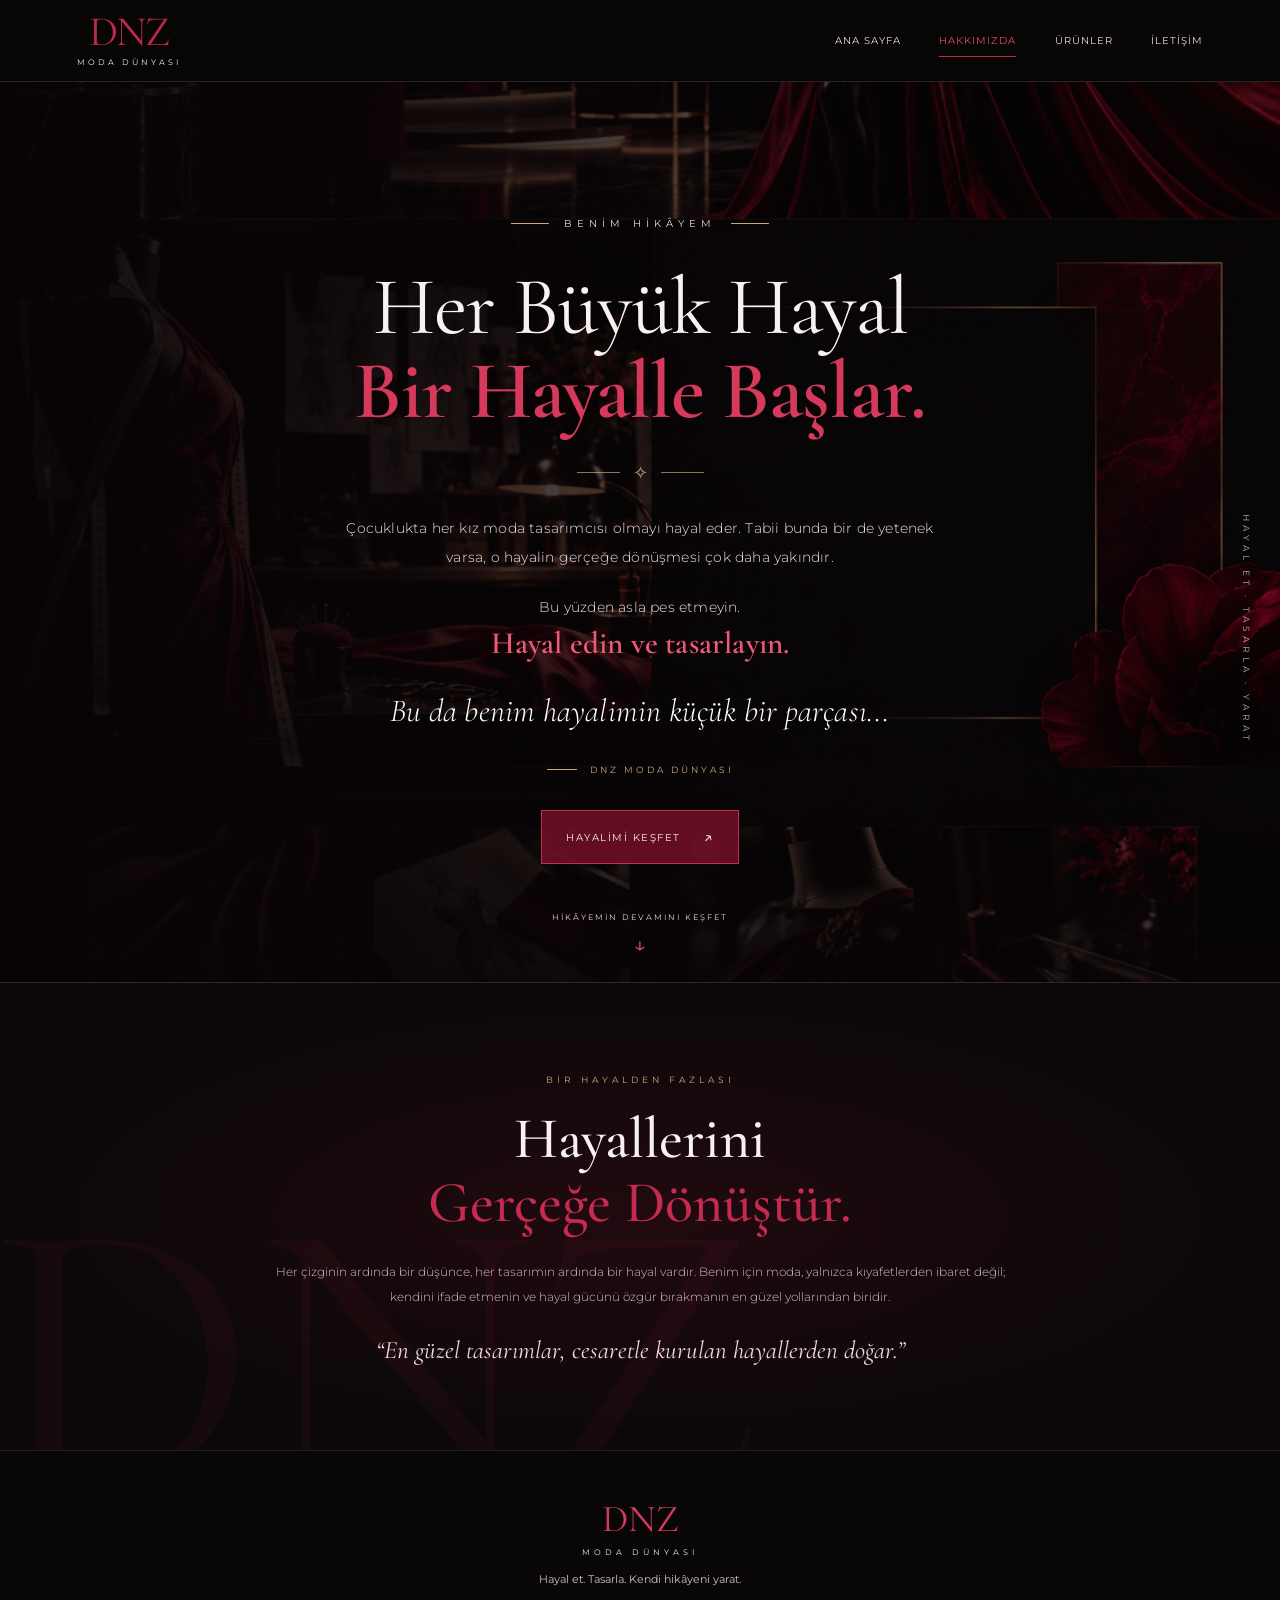
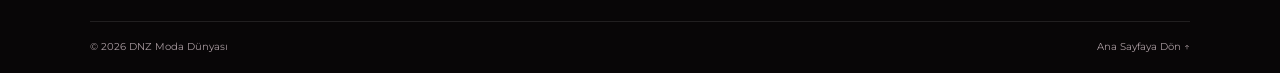
==== hakkimizda.html @ 7dc64d22 "Add files via upload" ====
<!DOCTYPE html>
<html lang="tr">
<head>
    <meta charset="UTF-8">
    <meta name="viewport" content="width=device-width, initial-scale=1.0">

    <meta name="theme-color" content="#0b0809">
    <meta name="description" content="DNZ Moda Dünyası'nın hayalden tasarıma uzanan hikâyesi.">

    <title>Hakkımızda | DNZ Moda Dünyası</title>

    <link rel="stylesheet" href="style.css">

    <link rel="preconnect" href="https://fonts.googleapis.com">
    <link rel="preconnect" href="https://fonts.gstatic.com" crossorigin>

    <link href="https://fonts.googleapis.com/css2?family=Cormorant+Garamond:wght@400;500;600;700&family=Montserrat:wght@300;400;500;600&display=swap" rel="stylesheet">
</head>

<body>

<header class="header">

    <a href="index.html" class="logo" aria-label="DNZ Moda Dünyası ana sayfa">
        <span class="logo-name">DNZ</span>
        <span class="logo-subtitle">MODA DÜNYASI</span>
    </a>

    <input type="checkbox" id="menu-toggle">

    <label for="menu-toggle" class="menu-button"
           aria-label="Menüyü aç veya kapat">
        <span></span>
        <span></span>
        <span></span>
    </label>

    <nav class="navigation" aria-label="Ana menü">

        <a href="index.html">Ana Sayfa</a>

         <a href="hakkimizda.html" class="active">Hakkımızda</a>

        <a href="urunler.html">Ürünler</a>

        <a href="iletisim.html">İletişim</a>

    </nav>


</header>


    <main>

        <!-- HİKÂYEMİZ -->
        <section class="about-hero">

            <div class="background-overlay"></div>

            <div class="about-content">

                <div class="eyebrow">
                    <span class="line"></span>
                    BENİM HİKÂYEM
                    <span class="line"></span>
                </div>

                <h1>
                    Her Büyük Hayal
                    <br>
                    <span>Bir Hayalle Başlar.</span>
                </h1>

                <div class="ornament">
                    <span></span>
                    ✧
                    <span></span>
                </div>

                <p class="story">
                    Çocuklukta her kız moda tasarımcısı olmayı hayal eder.
                    Tabii bunda bir de yetenek varsa, o hayalin gerçeğe
                    dönüşmesi çok daha yakındır.
                </p>

                <p class="story">
                    Bu yüzden asla pes etmeyin.
                    <br>
                    <span class="highlight">Hayal edin ve tasarlayın.</span>
                </p>

                <p class="story ending">
                    Bu da benim hayalimin küçük bir parçası...
                </p>

                <div class="signature">
                    <span class="signature-line"></span>
                    <span>DNZ Moda Dünyası</span>
                </div>

                <a href="index.html#urunler" class="discover-button">
                    HAYALİMİ KEŞFET <span>↗</span>
                </a>

            </div>

            <div class="vertical-note">
                HAYAL ET · TASARLA · YARAT
            </div>

            <a href="#hikayenin-anlami" class="scroll-down">
                <span>HİKÂYEMİN DEVAMINI KEŞFET</span>
                <span class="arrow">↓</span>
            </a>

        </section>

        <!-- HAYALİN ANLAMI -->
        <section class="dream-section" id="hikayenin-anlami">

            <div class="dream-decoration">DNZ</div>

            <div class="dream-text">
                <span class="section-label">BİR HAYALDEN FAZLASI</span>

                <h2>
                    Hayallerini
                    <span>Gerçeğe Dönüştür.</span>
                </h2>

                <p>
                    Her çizginin ardında bir düşünce, her tasarımın
                    ardında bir hayal vardır. Benim için moda,
                    yalnızca kıyafetlerden ibaret değil; kendini
                    ifade etmenin ve hayal gücünü özgür bırakmanın
                    en güzel yollarından biridir.
                </p>

                <p class="dream-quote">
                    “En güzel tasarımlar, cesaretle kurulan
                    hayallerden doğar.”
                </p>
            </div>

        </section>

    </main>

    <!-- ALT BİLGİ -->
    <footer class="footer">

        <a href="index.html" class="footer-logo">
            DNZ <span>MODA DÜNYASI</span>
        </a>

        <p>Hayal et. Tasarla. Kendi hikâyeni yarat.</p>

        <div class="footer-bottom">
            <span>© 2026 DNZ Moda Dünyası</span>
            <a href="index.html">Ana Sayfaya Dön ↑</a>
        </div>

    </footer>

</body>
</html>
---- style.css ----
/* ==========================
   DNZ MODA DÜNYASI
   RENKLER VE GENEL AYARLAR
========================== */

:root {
    --black: #0b0809;
    --black-soft: #130c0f;
    --burgundy: #720d28;
    --burgundy-light: #a51f40;
    --white: #f7f1f2;
    --muted: #c4b7bb;
    --gold: #c9a77a;
}

* {
    margin: 0;
    padding: 0;
    box-sizing: border-box;
}

html {
    scroll-behavior: smooth;
    scroll-padding-top: 90px;
}

body {
    background: var(--black);
    color: var(--white);
    font-family: 'Montserrat', sans-serif;
    overflow-x: hidden;
}

a {
    color: inherit;
    text-decoration: none;
}

button,
a,
label {
    -webkit-tap-highlight-color: transparent;
}

/* ==========================
   ÜST MENÜ
========================== */

.header {
    width: 100%;
    height: 88px;
    padding: 0 6%;
    position: absolute;
    top: 0;
    left: 0;
    z-index: 10;

    display: flex;
    align-items: center;
    justify-content: space-between;
    gap: 25px;

    background: rgba(9, 5, 7, 0.78);
    border-bottom: 1px solid rgba(255, 255, 255, 0.13);
    backdrop-filter: blur(12px);
}

.logo {
    display: flex;
    flex-direction: column;
    align-items: center;
    flex-shrink: 0;
}

.logo-icon {
    font-family: 'Cormorant Garamond', serif;
    font-size: 43px;
    line-height: 0.9;
    letter-spacing: -5px;
    color: #d12d50;
}

.logo-icon span {
    color: var(--white);
}

.logo-text {
    font-size: 8px;
    letter-spacing: 3px;
    margin-top: 8px;
    white-space: nowrap;
}

.navigation {
    display: flex;
    align-items: center;
    justify-content: center;
    gap: clamp(18px, 3vw, 43px);
}

.nav-link {
    position: relative;
    padding: 10px 0;
    color: #e2d9dc;
    font-size: 11px;
    letter-spacing: 1.1px;
    text-transform: uppercase;
    transition: color 0.3s ease;
}

.nav-link::after {
    content: "";
    position: absolute;
    left: 0;
    bottom: 0;
    width: 0;
    height: 2px;
    background: var(--burgundy-light);
    transition: width 0.3s ease;
}

.nav-link:hover,
.nav-link.active {
    color: #ed5473;
}

.nav-link:hover::after,
.nav-link.active::after {
    width: 100%;
}

.header-button {
    padding: 13px 17px;
    border: 1px solid rgba(201, 167, 122, 0.7);
    color: var(--white);
    font-size: 10px;
    letter-spacing: 0.8px;
    white-space: nowrap;
    transition: 0.3s ease;
}

.header-button:hover {
    background: var(--burgundy);
    border-color: var(--burgundy);
}

.menu-toggle,
.menu-button {
    display: none;
}

/* ==========================
   ANA GÖRSEL / HERO
========================== */

.hero {
    min-height: 760px;
    height: 100svh;
    max-height: 1100px;
    position: relative;
    isolation: isolate;

    display: flex;
    align-items: center;

    background-color: var(--black);

    /* image.jpg ana arka plan görselidir */
    background-image: url("image.jpg");
    background-repeat: no-repeat;
    background-position: center center;
    background-size: cover;
}

.hero-overlay {
    position: absolute;
    inset: 0;
    z-index: -1;

    background:
        linear-gradient(
            90deg,
            rgba(8, 4, 6, 0.97) 0%,
            rgba(12, 5, 8, 0.88) 25%,
            rgba(12, 5, 8, 0.53) 48%,
            rgba(12, 5, 8, 0.08) 78%
        ),
        linear-gradient(
            0deg,
            rgba(8, 4, 6, 0.66) 0%,
            transparent 30%,
            rgba(8, 4, 6, 0.16) 100%
        );
}

.hero-content {
    width: min(620px, 54%);
    margin-left: 8%;
    padding-top: 65px;
    animation: reveal 1s ease both;
}

.eyebrow {
    display: flex;
    align-items: center;
    gap: 14px;

    color: #e4d1d6;
    font-size: 10px;
    letter-spacing: 4px;
    line-height: 1.8;
    margin-bottom: 27px;
}

.eyebrow-line {
    display: inline-block;
    width: 38px;
    height: 1px;
    background: var(--gold);
}

.hero h1 {
    font-family: 'Cormorant Garamond', serif;
    font-weight: 500;
    font-size: clamp(58px, 7.3vw, 105px);
    line-height: 0.88;
    letter-spacing: -2px;
    text-transform: uppercase;
}

.hero h1 span {
    color: #bd2448;
    font-weight: 600;
}

.hero-description {
    margin-top: 30px;
    color: #e1d8da;
    font-size: 13px;
    font-weight: 300;
    line-height: 2;
    letter-spacing: 0.3px;
}

.hero-buttons {
    display: flex;
    align-items: center;
    gap: 15px;
    flex-wrap: wrap;
    margin-top: 34px;
}

.button {
    min-height: 51px;
    padding: 0 21px;

    display: inline-flex;
    align-items: center;
    justify-content: center;
    gap: 22px;

    font-size: 10px;
    font-weight: 500;
    letter-spacing: 1px;
    text-transform: uppercase;

    transition:
        background 0.3s ease,
        border-color 0.3s ease,
        transform 0.3s ease;
}

.button:hover {
    transform: translateY(-3px);
}

.button-primary {
    background: var(--burgundy);
    border: 1px solid var(--burgundy);
    color: white;
}

.button-primary:hover {
    background: #a71e40;
    border-color: #a71e40;
}

.button-primary span {
    font-size: 18px;
}

.button-outline {
    border: 1px solid rgba(255, 255, 255, 0.45);
    background: rgba(0, 0, 0, 0.15);
}

.button-outline:hover {
    border-color: var(--gold);
    background: rgba(114, 13, 40, 0.45);
}

.hero-bottom {
    display: flex;
    align-items: center;
    gap: 13px;
    margin-top: 65px;
}

.hero-number {
    font-family: 'Cormorant Garamond', serif;
    color: var(--gold);
    font-size: 24px;
}

.hero-line {
    height: 1px;
    width: 75px;
    background: #a51f40;
}

.hero-caption {
    font-size: 8px;
    letter-spacing: 2px;
    color: #d4c8cb;
}

.side-caption {
    position: absolute;
    right: 28px;
    top: 48%;
    writing-mode: vertical-rl;
    color: rgba(255, 255, 255, 0.65);
    font-size: 9px;
    letter-spacing: 4px;
}

.scroll-indicator {
    position: absolute;
    bottom: 30px;
    left: 50%;
    transform: translateX(-50%);

    display: flex;
    align-items: center;
    flex-direction: column;
    gap: 9px;

    color: #e2d7db;
    font-size: 8px;
    letter-spacing: 2px;
}

.scroll-arrow {
    color: #e74b6b;
    font-size: 21px;
    animation: float 1.5s ease-in-out infinite;
}

/* ==========================
   MARKA DEĞERLERİ
========================== */

.features {
    display: grid;
    grid-template-columns: repeat(4, 1fr);
    padding: 50px 6%;
    background: #0c0809;
    border-top: 1px solid rgba(255, 255, 255, 0.1);
    border-bottom: 1px solid rgba(255, 255, 255, 0.1);
}

.feature {
    text-align: center;
    padding: 10px 22px;
    border-right: 1px solid rgba(255, 255, 255, 0.12);
}

.feature:last-child {
    border-right: none;
}

.feature-icon {
    display: block;
    margin-bottom: 16px;
    color: #bd2448;
    font-size: 33px;
}

.feature h3 {
    font-family: 'Cormorant Garamond', serif;
    font-size: 23px;
    font-weight: 500;
    margin-bottom: 10px;
}

.feature p {
    color: var(--muted);
    font-size: 11px;
    line-height: 1.8;
}

/* ==========================
   KOLEKSİYON
========================== */

.collection {
    padding: 100px 7%;
    background:
        radial-gradient(
            ellipse at 50% 0%,
            rgba(114, 13, 40, 0.18),
            transparent 55%
        ),
        var(--black);
}

.section-heading {
    text-align: center;
    margin-bottom: 48px;
}

.section-label {
    color: var(--gold);
    font-size: 9px;
    letter-spacing: 4px;
}

.section-heading h2 {
    font-family: 'Cormorant Garamond', serif;
    font-size: clamp(38px, 5vw, 64px);
    font-weight: 500;
    margin-top: 16px;
}

.section-heading h2 span {
    color: #bd2448;
}

.section-heading p {
    margin-top: 13px;
    color: var(--muted);
    font-size: 12px;
    line-height: 1.8;
}

.collection-grid {
    display: grid;
    grid-template-columns: repeat(3, minmax(0, 1fr));
    gap: 20px;
}

.collection-card {
    min-height: 360px;
    position: relative;
    display: flex;
    align-items: flex-end;
    overflow: hidden;
    isolation: isolate;

    background-color: #241015;
    background-image:
        linear-gradient(
            0deg,
            rgba(6, 3, 4, 0.96) 0%,
            rgba(6, 3, 4, 0.5) 35%,
            rgba(6, 3, 4, 0.05) 100%
        );
    border: 1px solid rgba(201, 167, 122, 0.25);

    transition: border-color 0.35s ease;
}

.collection-card::before {
    content: "";
    position: absolute;
    inset: 0;
    z-index: -1;

    background-size: cover;
    background-position: center;
    transition: transform 0.6s ease;
}

.collection-one::before {
    background-image:
        linear-gradient(rgba(36, 0, 12, 0.15), rgba(36, 0, 12, 0.3)),
        url("image.jpg");
    background-position: 29% center;
}

.collection-two::before {
    background-image:
        linear-gradient(rgba(8, 5, 7, 0.3), rgba(8, 5, 7, 0.3)),
        url("image.jpg");
    background-position: 72% center;
}

.collection-three::before {
    background-image:
        linear-gradient(rgba(36, 0, 12, 0.3), rgba(36, 0, 12, 0.4)),
        url("image.jpg");
    background-position: 50% center;
}

.collection-card:hover {
    border-color: var(--gold);
}

.collection-card:hover::before {
    transform: scale(1.06);
}

.collection-card-content {
    width: 100%;
    padding: 25px;
}

.collection-card-content > span:first-child {
    color: var(--gold);
    font-size: 9px;
    letter-spacing: 2px;
}

.collection-card h3 {
    margin-top: 10px;
    font-family: 'Cormorant Garamond', serif;
    font-size: clamp(23px, 2.5vw, 32px);
    font-weight: 500;
}

.card-arrow {
    display: inline-block;
    margin-top: 15px;
    color: #e74b6b;
    font-size: 22px;
    transition: transform 0.3s ease;
}

.collection-card:hover .card-arrow {
    transform: translate(5px, -3px);
}

/* ==========================
   ALT BÖLÜM
========================== */

.footer {
    padding: 65px 7% 22px;
    text-align: center;
    background:
        linear-gradient(
            135deg,
            #16080d,
            #080607 65%
        );
    border-top: 1px solid rgba(201, 167, 122, 0.25);
}

.footer-logo {
    display: inline-flex;
    flex-direction: column;
    gap: 5px;
    font-family: 'Cormorant Garamond', serif;
    font-size: 42px;
    color: #c92b4e;
}

.footer-logo span {
    font-family: 'Montserrat', sans-serif;
    font-size: 9px;
    letter-spacing: 4px;
    color: var(--white);
}

.footer > p {
    margin-top: 22px;
    color: var(--muted);
    font-size: 12px;
}

.footer-contact {
    display: inline-block;
    margin-top: 24px;
    padding-bottom: 7px;
    border-bottom: 1px solid #a51f40;
    font-size: 11px;
    letter-spacing: 1px;
}

.footer-contact:hover {
    color: #ed5473;
}

.footer-bottom {
    margin-top: 55px;
    padding-top: 20px;
    border-top: 1px solid rgba(255, 255, 255, 0.12);

    display: flex;
    justify-content: space-between;
    gap: 15px;

    color: #a99a9e;
    font-size: 10px;
}

.footer-bottom a:hover {
    color: white;
}

/* ==========================
   ANİMASYONLAR
========================== */

@keyframes reveal {
    from {
        opacity: 0;
        transform: translateY(22px);
    }

    to {
        opacity: 1;
        transform: translateY(0);
    }
}

@keyframes float {
    0%, 100% {
        transform: translateY(0);
    }

    50% {
        transform: translateY(6px);
    }
}

/* ==========================
   TABLET
========================== */

@media (max-width: 1000px) {
    .header {
        padding: 0 4%;
        gap: 15px;
    }

    .navigation {
        gap: 18px;
    }

    .nav-link {
        font-size: 10px;
    }

    .header-button {
        padding: 12px;
        font-size: 9px;
    }

    .hero-content {
        width: 62%;
        margin-left: 6%;
    }

    .hero h1 {
        font-size: clamp(58px, 8vw, 82px);
    }

    .collection-card {
        min-height: 300px;
    }
}

/* ==========================
   MOBİL
========================== */

@media (max-width: 700px) {
    .header {
        height: 76px;
        padding: 0 22px;
    }

    .logo-icon {
        font-size: 37px;
    }

    .logo-text {
        font-size: 7px;
    }

    .header-button {
        display: none;
    }

    .menu-toggle {
        position: absolute;
        width: 1px;
        height: 1px;
        opacity: 0;
        pointer-events: none;
    }

    .menu-button {
        width: 34px;
        height: 34px;
        display: flex;
        flex-direction: column;
        align-items: center;
        justify-content: center;
        gap: 6px;
        cursor: pointer;
        margin-left: auto;
    }

    .menu-button span {
        display: block;
        width: 25px;
        height: 1px;
        background: white;
        transition: 0.3s ease;
    }

    .navigation {
        position: absolute;
        top: 76px;
        left: 0;
        right: 0;

        padding: 12px 22px 22px;
        display: flex;
        flex-direction: column;
        align-items: stretch;
        gap: 0;

        background: rgba(11, 6, 8, 0.98);
        border-bottom: 1px solid rgba(255, 255, 255, 0.12);

        opacity: 0;
        visibility: hidden;
        transform: translateY(-10px);
        transition: 0.3s ease;
    }

    .navigation .nav-link {
        padding: 17px 4px;
        border-bottom: 1px solid rgba(255, 255, 255, 0.08);
        font-size: 11px;
    }

    .navigation .nav-link::after {
        display: none;
    }

    .menu-toggle:checked ~ .navigation {
        opacity: 1;
        visibility: visible;
        transform: translateY(0);
    }

    .menu-toggle:checked + .menu-button span:nth-child(1) {
        transform: translateY(7px) rotate(45deg);
    }

    .menu-toggle:checked + .menu-button span:nth-child(2) {
        opacity: 0;
    }

    .menu-toggle:checked + .menu-button span:nth-child(3) {
        transform: translateY(-7px) rotate(-45deg);
    }

    .hero {
        height: auto;
        min-height: 790px;
        max-height: none;
        padding: 115px 0 100px;

        background-position: 60% center;
    }

    .hero-overlay {
        background:
            linear-gradient(
                90deg,
                rgba(8, 4, 6, 0.92),
                rgba(8, 4, 6, 0.68)
            ),
            linear-gradient(
                0deg,
                rgba(8, 4, 6, 0.7),
                transparent 70%
            );
    }

    .hero-content {
        width: 88%;
        margin-left: 6%;
        padding-top: 0;
    }

    .eyebrow {
        font-size: 8px;
        letter-spacing: 2px;
        gap: 9px;
        margin-bottom: 26px;
    }

    .eyebrow-line {
        width: 25px;
    }

    .hero h1 {
        font-size: clamp(55px, 12vw, 78px);
        line-height: 0.92;
        letter-spacing: -1px;
    }

    .hero-description {
        margin-top: 24px;
        font-size: 11px;
        line-height: 2;
    }

    .hero-buttons {
        align-items: stretch;
        flex-direction: column;
        width: min(100%, 280px);
        gap: 12px;
        margin-top: 27px;
    }

    .button {
        min-height: 49px;
        justify-content: space-between;
        padding: 0 15px;
        font-size: 9px;
    }

    .hero-bottom {
        margin-top: 40px;
        gap: 10px;
    }

    .hero-caption {
        font-size: 7px;
        letter-spacing: 1.2px;
    }

    .side-caption {
        display: none;
    }

    .scroll-indicator {
        bottom: 20px;
        font-size: 7px;
    }

    .features {
        grid-template-columns: repeat(2, minmax(0, 1fr));
        padding: 30px 16px;
        row-gap: 20px;
    }

    .feature {
        padding: 18px 10px;
    }

    .feature:nth-child(2) {
        border-right: none;
    }

    .feature h3 {
        font-size: 20px;
    }

    .feature p {
        font-size: 10px;
    }

    .collection {
        padding: 70px 20px;
    }

    .section-heading {
        margin-bottom: 32px;
    }

    .section-label {
        font-size: 8px;
        letter-spacing: 2px;
    }

    .section-heading h2 {
        font-size: 42px;
        line-height: 1.05;
    }

    .section-heading p {
        font-size: 11px;
    }

    .collection-grid {
        grid-template-columns: 1fr;
        gap: 16px;
    }

    .collection-card {
        min-height: 340px;
    }

    .collection-card h3 {
        font-size: 30px;
    }

    .footer {
        padding: 50px 22px 20px;
    }

    .footer-bottom {
        margin-top: 40px;
        font-size: 9px;
    }
}

/* Hareket azaltma tercihi olan ziyaretçiler */
@media (prefers-reduced-motion: reduce) {
    *,
    *::before,
    *::after {
        scroll-behavior: auto !important;
        animation-duration: 0.01ms !important;
        animation-iteration-count: 1 !important;
        transition-duration: 0.01ms !important;
    }
}


:root {
    --black: #0b0809;
    --burgundy: #741029;
    --burgundy-light: #bd294c;
    --white: #f8f1f2;
    --muted: #d0c1c5;
    --gold: #c9a77a;
}

* {
    margin: 0;
    padding: 0;
    box-sizing: border-box;
}

html {
    scroll-behavior: smooth;
    scroll-padding-top: 90px;
}

body {
    background: var(--black);
    color: var(--white);
    font-family: 'Montserrat', sans-serif;
}

a {
    color: inherit;
    text-decoration: none;
}

/* ÜST MENÜ */

.header {
    height: 82px;
    padding: 0 6%;
    position: absolute;
    inset: 0 0 auto;
    z-index: 10;

    display: flex;
    align-items: center;
    justify-content: space-between;
    gap: 25px;

    background: rgba(8, 5, 6, 0.82);
    border-bottom: 1px solid rgba(255, 255, 255, 0.12);
    backdrop-filter: blur(12px);
}

.logo {
    display: flex;
    flex-direction: column;
    align-items: center;
    flex-shrink: 0;
}

.logo-name {
    color: var(--burgundy-light);
    font-family: 'Cormorant Garamond', serif;
    font-size: 42px;
    line-height: 0.85;
    letter-spacing: -2px;
}

.logo-subtitle {
    margin-top: 8px;
    font-size: 8px;
    letter-spacing: 3px;
    white-space: nowrap;
}

.navigation {
    display: flex;
    align-items: center;
    gap: clamp(16px, 3vw, 40px);
}

.navigation a {
    position: relative;
    padding: 10px 0;
    color: #e5dcdf;
    font-size: 10px;
    letter-spacing: 1px;
    text-transform: uppercase;
    transition: color 0.3s;
}

.navigation a:hover,
.navigation a.active {
    color: #e54a6b;
}

.navigation a::after {
    content: "";
    position: absolute;
    left: 0;
    bottom: 0;
    width: 0;
    height: 1px;
    background: var(--burgundy-light);
    transition: width 0.3s;
}

.navigation a:hover::after,
.navigation a.active::after {
    width: 100%;
}

.header-cta {
    padding: 13px 15px;
    border: 1px solid rgba(201, 167, 122, 0.7);
    font-size: 10px;
    white-space: nowrap;
    transition: background 0.3s;
}

.header-cta span {
    color: var(--gold);
    margin-left: 8px;
}

.header-cta:hover {
    background: var(--burgundy);
}

#menu-toggle,
.menu-button {
    display: none;
}

/* ANA HAKKIMIZDA ALANI */

.about-hero {
    min-height: 850px;
    min-height: max(850px, 100svh);
    position: relative;
    isolation: isolate;
    overflow: hidden;

    display: flex;
    align-items: center;
    justify-content: center;

    background-color: var(--black);

    /* Gönderdiğin hakkinda.jpg görseli */
    background-image: url("hakkinda.jpg");
    background-repeat: no-repeat;
    background-position: center center;
    background-size: cover;
}

.background-overlay {
    position: absolute;
    inset: 0;
    z-index: -1;

    background:
        linear-gradient(
            90deg,
            rgba(8, 4, 6, 0.95) 0%,
            rgba(8, 4, 6, 0.83) 34%,
            rgba(8, 4, 6, 0.55) 65%,
            rgba(8, 4, 6, 0.34) 100%
        ),
        linear-gradient(
            0deg,
            rgba(8, 4, 6, 0.8) 0%,
            transparent 38%,
            rgba(8, 4, 6, 0.22) 100%
        );
}

.about-content {
    width: min(760px, 84%);
    margin: 0 auto;
    padding: 130px 0 115px;
    text-align: center;

    animation: appear 1s ease both;
}

.eyebrow {
    display: flex;
    align-items: center;
    justify-content: center;
    gap: 15px;

    color: #e5d6da;
    font-size: 10px;
    letter-spacing: 5px;
}

.line {
    width: 38px;
    height: 1px;
    background: var(--gold);
}

.about-content h1 {
    margin-top: 32px;

    font-family: 'Cormorant Garamond', serif;
    font-size: clamp(46px, 6.5vw, 82px);
    line-height: 1.03;
    font-weight: 400;
    letter-spacing: -1px;
}

.about-content h1 span {
    color: #d53a5c;
    font-weight: 600;
}

.ornament {
    margin: 28px auto 30px;
    display: flex;
    align-items: center;
    justify-content: center;
    gap: 13px;

    color: var(--gold);
    font-size: 18px;
}

.ornament span {
    width: 43px;
    height: 1px;
    background: rgba(201, 167, 122, 0.7);
}

.story {
    max-width: 600px;
    margin: 0 auto 20px;

    color: #eee4e6;
    font-size: 14px;
    font-weight: 300;
    line-height: 2.1;
    letter-spacing: 0.2px;
}

.highlight {
    color: #f05a79;
    font-family: 'Cormorant Garamond', serif;
    font-size: 31px;
    font-weight: 600;
    line-height: 1.4;
}

.ending {
    margin-top: 24px;
    color: #fff;
    font-family: 'Cormorant Garamond', serif;
    font-size: clamp(23px, 3vw, 32px);
    font-style: italic;
    line-height: 1.4;
}

.signature {
    display: flex;
    align-items: center;
    justify-content: center;
    gap: 13px;

    margin-top: 30px;
    color: var(--gold);
    font-size: 9px;
    letter-spacing: 3px;
    text-transform: uppercase;
}

.signature-line {
    width: 30px;
    height: 1px;
    background: var(--gold);
}

.discover-button {
    display: inline-flex;
    align-items: center;
    justify-content: center;
    gap: 22px;

    margin-top: 35px;
    padding: 16px 24px;

    background: rgba(116, 16, 41, 0.85);
    border: 1px solid rgba(213, 58, 92, 0.8);

    font-size: 10px;
    letter-spacing: 1.5px;

    transition:
        background 0.3s,
        transform 0.3s,
        border-color 0.3s;
}

.discover-button span {
    font-size: 17px;
}

.discover-button:hover {
    background: #9d1c3c;
    border-color: #d53a5c;
    transform: translateY(-3px);
}

.vertical-note {
    position: absolute;
    right: 28px;
    top: 48%;

    writing-mode: vertical-rl;
    color: rgba(255, 255, 255, 0.68);
    font-size: 9px;
    letter-spacing: 4px;
}

.scroll-down {
    position: absolute;
    bottom: 24px;
    left: 50%;
    transform: translateX(-50%);

    display: flex;
    flex-direction: column;
    align-items: center;
    gap: 9px;

    color: #e6d9dc;
    font-size: 8px;
    letter-spacing: 2px;
    white-space: nowrap;
}

.arrow {
    color: #e54a6b;
    font-size: 22px;
    animation: float 1.5s ease-in-out infinite;
}

/* HAYALİN ANLAMI */

.dream-section {
    min-height: 360px;
    padding: 85px 8%;
    position: relative;
    overflow: hidden;

    display: flex;
    justify-content: center;
    align-items: center;

    background:
        radial-gradient(
            ellipse at 50% 50%,
            rgba(116, 16, 41, 0.2),
            transparent 65%
        ),
        #0c0809;

    border-top: 1px solid rgba(201, 167, 122, 0.2);
}

.dream-decoration {
    position: absolute;
    left: -10px;
    bottom: -100px;

    color: rgba(189, 41, 76, 0.06);
    font-family: 'Cormorant Garamond', serif;
    font-size: clamp(220px, 30vw, 420px);
    line-height: 1;
    pointer-events: none;
}

.dream-text {
    position: relative;
    max-width: 760px;
    text-align: center;
}

.section-label {
    color: var(--gold);
    font-size: 9px;
    letter-spacing: 4px;
}

.dream-text h2 {
    margin-top: 20px;
    font-family: 'Cormorant Garamond', serif;
    font-size: clamp(39px, 5vw, 58px);
    font-weight: 500;
    line-height: 1.1;
}

.dream-text h2 span {
    display: block;
    color: #c52b4e;
}

.dream-text > p:not(.dream-quote) {
    margin-top: 24px;
    color: var(--muted);
    font-size: 12px;
    font-weight: 300;
    line-height: 2.1;
}

.dream-quote {
    margin-top: 26px;
    color: #f0d9df;
    font-family: 'Cormorant Garamond', serif;
    font-size: 25px;
    font-style: italic;
}

/* ALT BİLGİ */

.footer {
    padding: 45px 7% 20px;
    text-align: center;
    background: #080607;
    border-top: 1px solid rgba(255, 255, 255, 0.1);
}

.footer-logo {
    display: inline-flex;
    flex-direction: column;
    gap: 5px;

    color: #d53a5c;
    font-family: 'Cormorant Garamond', serif;
    font-size: 38px;
}

.footer-logo span {
    color: var(--white);
    font-family: 'Montserrat', sans-serif;
    font-size: 8px;
    letter-spacing: 4px;
}

.footer > p {
    margin-top: 15px;
    color: var(--muted);
    font-size: 11px;
}

.footer-bottom {
    margin-top: 35px;
    padding-top: 18px;
    border-top: 1px solid rgba(255, 255, 255, 0.1);

    display: flex;
    justify-content: space-between;
    gap: 15px;

    color: #a99ba0;
    font-size: 10px;
}

.footer-bottom a:hover {
    color: #f05a79;
}

/* ANİMASYONLAR */

@keyframes appear {
    from {
        opacity: 0;
        transform: translateY(22px);
    }

    to {
        opacity: 1;
        transform: translateY(0);
    }
}

@keyframes float {
    0%, 100% {
        transform: translateY(0);
    }

    50% {
        transform: translateY(6px);
    }
}

/* TABLET */

@media (max-width: 1000px) {
    .header {
        padding: 0 4%;
        gap: 15px;
    }

    .navigation {
        gap: 18px;
    }

    .navigation a {
        font-size: 9px;
    }

    .header-cta {
        padding: 12px;
        font-size: 9px;
    }

    .about-content {
        width: 82%;
    }
}

/* TELEFON */

@media (max-width: 700px) {
    .header {
        height: 74px;
        padding: 0 20px;
    }

    .logo-name {
        font-size: 36px;
    }

    .logo-subtitle {
        font-size: 7px;
    }

    .header-cta {
        display: none;
    }

    #menu-toggle {
        position: absolute;
        width: 1px;
        height: 1px;
        opacity: 0;
        pointer-events: none;
    }

    .menu-button {
        display: flex;
        flex-direction: column;
        justify-content: center;
        gap: 6px;
        width: 35px;
        height: 35px;
        margin-left: auto;
        cursor: pointer;
    }

    .menu-button span {
        display: block;
        width: 25px;
        height: 1px;
        background: white;
        transition: 0.3s;
    }

    .navigation {
        position: absolute;
        top: 74px;
        left: 0;
        right: 0;

        padding: 12px 22px 20px;
        display: flex;
        flex-direction: column;
        align-items: stretch;
        gap: 0;

        background: rgba(9, 5, 7, 0.98);
        border-bottom: 1px solid rgba(255, 255, 255, 0.12);

        visibility: hidden;
        opacity: 0;
        transform: translateY(-8px);
        transition: 0.25s;
    }

    #menu-toggle:checked ~ .navigation {
        visibility: visible;
        opacity: 1;
        transform: translateY(0);
    }

    #menu-toggle:checked + .menu-button span:first-child {
        transform: translateY(7px) rotate(45deg);
    }

    #menu-toggle:checked + .menu-button span:nth-child(2) {
        opacity: 0;
    }

    #menu-toggle:checked + .menu-button span:last-child {
        transform: translateY(-7px) rotate(-45deg);
    }

    .navigation a {
        padding: 16px 0;
        font-size: 11px;
        border-bottom: 1px solid rgba(255, 255, 255, 0.08);
    }

    .navigation a::after {
        display: none;
    }

    .about-hero {
        min-height: 850px;
        min-height: max(850px, 100svh);
        background-position: 58% center;
    }

    .background-overlay {
        background:
            linear-gradient(
                180deg,
                rgba(8, 4, 6, 0.76),
                rgba(8, 4, 6, 0.85) 35%,
                rgba(8, 4, 6, 0.9)
            );
    }

    .about-content {
        width: 88%;
        padding: 115px 0 105px;
    }

    .eyebrow {
        gap: 9px;
        font-size: 8px;
        letter-spacing: 3px;
    }

    .line {
        width: 23px;
    }

    .about-content h1 {
        margin-top: 27px;
        font-size: clamp(43px, 10vw, 64px);
        line-height: 1.02;
    }

    .ornament {
        margin: 24px auto;
    }

    .story {
        font-size: 12px;
        line-height: 2;
        margin-bottom: 17px;
    }

    .highlight {
        font-size: 27px;
    }

    .ending {
        margin-top: 20px;
        font-size: 26px;
    }

    .signature {
        margin-top: 25px;
        font-size: 8px;
        letter-spacing: 2px;
    }

    .discover-button {
        margin-top: 27px;
        padding: 15px 18px;
        font-size: 9px;
    }

    .vertical-note {
        display: none;
    }

    .scroll-down {
        bottom: 17px;
        font-size: 7px;
        letter-spacing: 1.4px;
    }

    .dream-section {
        min-height: 350px;
        padding: 65px 23px;
    }

    .section-label {
        font-size: 8px;
        letter-spacing: 2px;
    }

    .dream-text h2 {
        font-size: 42px;
    }

    .dream-text > p:not(.dream-quote) {
        font-size: 11px;
        line-height: 2;
    }

    .dream-quote {
        font-size: 23px;
        line-height: 1.4;
    }

    .footer {
        padding: 40px 20px 18px;
    }

    .footer-bottom {
        font-size: 9px;
    }
}

/* HAREKET AZALTMA TERCİHİ */

@media (prefers-reduced-motion: reduce) {
    *,
    *::before,
    *::after {
        scroll-behavior: auto !important;
        animation: none !important;
        transition: none !important;
    }
}


/* ========================================
   DNZ MODA DÜNYASI - İLETİŞİM SAYFASI
   Ortak style.css dosyasına eklenir.
======================================== */

.contact-page {
    background: #0b0809;
    color: #f8f1f2;
}

/* İLETİŞİM ARKA PLANI */

.contact-page .contact-hero {
    position: relative;
    isolation: isolate;
    overflow: hidden;

    min-height: max(850px, 100svh);
    padding: 145px 7% 100px;

    display: flex;
    align-items: center;
    justify-content: center;

    background-color: #090607;
    background-image: url("iletisim.jpg");
    background-size: cover;
    background-position: center;
    background-repeat: no-repeat;
}

.contact-page .contact-overlay {
    position: absolute;
    inset: 0;
    z-index: -1;

    background:
        linear-gradient(
            180deg,
            rgba(7, 3, 5, 0.55),
            rgba(7, 3, 5, 0.78) 45%,
            rgba(7, 3, 5, 0.96)
        ),
        linear-gradient(
            90deg,
            rgba(0, 0, 0, 0.55),
            rgba(65, 0, 18, 0.25),
            rgba(0, 0, 0, 0.55)
        );
}

.contact-page .contact-content {
    width: 100%;
    max-width: 1080px;
    margin: auto;
    text-align: center;

    animation: contactAppear 0.9s ease both;
}

/* ÜST BAŞLIK */

.contact-page .contact-eyebrow {
    display: flex;
    align-items: center;
    justify-content: center;
    gap: 15px;

    color: #eadde0;
    font-size: 10px;
    letter-spacing: 4px;
}

.contact-page .contact-eyebrow span {
    width: 36px;
    height: 1px;
    background: #c9a77a;
}

.contact-page .contact-content > h1 {
    margin-top: 28px;

    font-family: 'Cormorant Garamond', serif;
    font-size: clamp(45px, 6vw, 76px);
    font-weight: 400;
    line-height: 1.06;
    letter-spacing: -1px;
}

.contact-page .contact-content > h1 span {
    color: #e14868;
    font-weight: 600;
}

.contact-page .contact-intro {
    max-width: 590px;
    margin: 25px auto 0;

    color: #e0d4d8;
    font-size: 13px;
    font-weight: 300;
    line-height: 2.1;
}

.contact-page .contact-divider {
    display: flex;
    align-items: center;
    justify-content: center;
    gap: 14px;

    margin: 27px auto 32px;

    color: #c9a77a;
    font-size: 19px;
}

.contact-page .contact-divider span {
    width: 42px;
    height: 1px;
    background: rgba(201, 167, 122, 0.65);
}

/* İLETİŞİM KARTLARI */

.contact-page .contact-cards {
    display: grid;
    grid-template-columns: repeat(3, minmax(0, 1fr));
    gap: 18px;
}

.contact-page .contact-card {
    min-height: 190px;
    padding: 25px 18px;

    display: flex;
    flex-direction: column;
    align-items: center;

    background: rgba(13, 8, 10, 0.68);
    border: 1px solid rgba(201, 167, 122, 0.26);
    backdrop-filter: blur(9px);

    transition:
        transform 0.3s ease,
        background 0.3s ease,
        border-color 0.3s ease;
}

.contact-page .contact-card:hover {
    transform: translateY(-6px);
    background: rgba(91, 10, 31, 0.72);
    border-color: rgba(225, 72, 104, 0.8);
}

.contact-page .contact-icon {
    width: 43px;
    height: 43px;
    margin-bottom: 15px;

    display: grid;
    place-items: center;

    color: #e14868;
    border: 1px solid rgba(225, 72, 104, 0.45);
    border-radius: 50%;

    font-size: 22px;
}

.contact-page .contact-card h2 {
    margin-bottom: 10px;

    color: #fff1f4;
    font-family: 'Cormorant Garamond', serif;
    font-size: 25px;
    font-weight: 500;
}

.contact-page .contact-card p {
    max-width: 250px;
    color: #cbbfc3;
    font-size: 11px;
    line-height: 1.8;
}

.contact-page .contact-card a {
    margin-top: auto;
    padding-top: 16px;

    color: #e65a78;
    font-size: 10px;
    letter-spacing: 0.5px;

    transition: color 0.3s;
}

.contact-page .contact-card a:hover {
    color: #ffffff;
}

/* ANA MESAJ BUTONU */

.contact-page .contact-button {
    display: inline-flex;
    align-items: center;
    justify-content: center;
    gap: 20px;

    margin-top: 32px;
    padding: 16px 25px;

    color: #fff;
    background: #76112c;
    border: 1px solid #a52a49;

    font-size: 10px;
    letter-spacing: 1.5px;

    transition:
        background 0.3s,
        transform 0.3s;
}

.contact-page .contact-button span {
    color: #e9c69d;
    font-size: 17px;
}

.contact-page .contact-button:hover {
    background: #a01d40;
    transform: translateY(-3px);
}

.contact-page .contact-side-note {
    position: absolute;
    right: 25px;
    top: 50%;

    writing-mode: vertical-rl;

    color: rgba(255, 255, 255, 0.65);
    font-size: 9px;
    letter-spacing: 4px;
}

/* MESAJ FORMU BÖLÜMÜ */

.contact-page .message-section {
    padding: 90px 22px 100px;

    background:
        radial-gradient(
            ellipse at 50% 0%,
            rgba(116, 16, 41, 0.22),
            transparent 65%
        ),
        #0c0809;

    border-top: 1px solid rgba(201, 167, 122, 0.2);
}

.contact-page .message-heading {
    max-width: 650px;
    margin: 0 auto 38px;
    text-align: center;
}

.contact-page .message-label {
    color: #c9a77a;
    font-size: 9px;
    letter-spacing: 4px;
}

.contact-page .message-heading h2 {
    margin-top: 18px;

    font-family: 'Cormorant Garamond', serif;
    font-size: clamp(38px, 5vw, 58px);
    font-weight: 500;
    line-height: 1.15;
}

.contact-page .message-heading h2 span {
    color: #d53a5c;
}

.contact-page .message-heading > p {
    margin-top: 15px;

    color: #cbbfc3;
    font-size: 12px;
    line-height: 1.9;
}

/* FORM ALANLARI */

.contact-page .contact-form {
    width: 100%;
    max-width: 720px;
    margin: 0 auto;
    padding: 35px;

    background: rgba(22, 13, 16, 0.8);
    border: 1px solid rgba(201, 167, 122, 0.22);
}

.contact-page .form-row {
    display: grid;
    grid-template-columns: repeat(2, minmax(0, 1fr));
    gap: 20px;
}

.contact-page .form-group {
    display: flex;
    flex-direction: column;
    gap: 10px;
    margin-bottom: 22px;
}

.contact-page .form-group label {
    color: #e8d8dd;
    font-size: 11px;
    letter-spacing: 0.5px;
}

.contact-page .form-group input,
.contact-page .form-group textarea {
    width: 100%;
    padding: 15px 16px;

    color: #fff;
    background: #100b0d;

    border: 1px solid #382028;
    border-radius: 0;
    outline: none;

    font-family: 'Montserrat', sans-serif;
    font-size: 12px;

    transition:
        border-color 0.25s,
        background 0.25s;
}

.contact-page .form-group input {
    min-height: 48px;
}

.contact-page .form-group textarea {
    min-height: 150px;
    resize: vertical;
    line-height: 1.8;
}

.contact-page .form-group input::placeholder,
.contact-page .form-group textarea::placeholder {
    color: #8e7d83;
}

.contact-page .form-group input:focus,
.contact-page .form-group textarea:focus {
    border-color: #bc3152;
    background: #160b10;
}

.contact-page .send-button {
    display: flex;
    align-items: center;
    justify-content: center;
    gap: 20px;

    width: 100%;
    min-height: 52px;
    padding: 15px 20px;

    color: #fff;
    background: #76112c;
    border: 1px solid #a52a49;

    font-family: 'Montserrat', sans-serif;
    font-size: 10px;
    letter-spacing: 1.5px;

    cursor: pointer;
    transition: background 0.3s;
}

.contact-page .send-button span {
    color: #e9c69d;
    font-size: 17px;
}

.contact-page .send-button:hover {
    background: #a01d40;
}

.contact-page .form-note {
    margin-top: 17px;

    color: #a99ba0;
    font-size: 10px;
    line-height: 1.8;
    text-align: center;
}

/* GİRİŞ ANİMASYONU */

@keyframes contactAppear {
    from {
        opacity: 0;
        transform: translateY(18px);
    }

    to {
        opacity: 1;
        transform: translateY(0);
    }
}

/* TABLET VE KÜÇÜK EKRANLAR */

@media (max-width: 850px) {
    .contact-page .contact-hero {
        padding-left: 5%;
        padding-right: 5%;
    }

    .contact-page .contact-cards {
        gap: 12px;
    }

    .contact-page .contact-card {
        padding: 22px 12px;
    }

    .contact-page .contact-side-note {
        display: none;
    }
}

/* TELEFON */

@media (max-width: 600px) {
    .contact-page .contact-hero {
        min-height: auto;
        padding: 125px 20px 75px;
        background-position: center;
    }

    .contact-page .contact-eyebrow {
        gap: 8px;
        font-size: 8px;
        letter-spacing: 2px;
    }

    .contact-page .contact-eyebrow span {
        width: 22px;
    }

    .contact-page .contact-content > h1 {
        margin-top: 25px;
        font-size: clamp(40px, 10vw, 55px);
    }

    .contact-page .contact-intro {
        margin-top: 20px;
        font-size: 11px;
        line-height: 2;
    }

    .contact-page .contact-divider {
        margin: 24px auto;
    }

    .contact-page .contact-cards {
        grid-template-columns: 1fr;
        gap: 13px;
    }

    .contact-page .contact-card {
        min-height: auto;
        padding: 22px 16px;
    }

    .contact-page .contact-card p {
        margin-bottom: 10px;
    }

    .contact-page .contact-card a {
        padding-top: 8px;
    }

    .contact-page .contact-button {
        margin-top: 25px;
        padding: 15px 18px;
        font-size: 9px;
    }

    .contact-page .message-section {
        padding: 65px 18px 75px;
    }

    .contact-page .message-heading h2 {
        font-size: 39px;
    }

    .contact-page .message-heading > p {
        font-size: 11px;
    }

    .contact-page .contact-form {
        padding: 23px 18px;
    }

    .contact-page .form-row {
        grid-template-columns: 1fr;
        gap: 0;
    }

    .contact-page .form-group {
        margin-bottom: 19px;
    }

    .contact-page .form-group input,
    .contact-page .form-group textarea {
        font-size: 12px;
    }
}

/* HAREKETİ AZALTMA TERCİHİ */

@media (prefers-reduced-motion: reduce) {
    .contact-page .contact-content,
    .contact-page .contact-card,
    .contact-page .contact-button {
        animation: none;
        transition: none;
    }
}


/* =========================================
   DNZ MODA DÜNYASI - ÜRÜNLER SAYFASI
   Ortak style.css dosyasına eklenir.
========================================= */

.products-page {
    background: #0a0708;
    color: #f8f0f2;
}

/* ÜRÜNLER ARKA PLAN GÖRSELİ */

.products-page .products-hero {
    position: relative;
    isolation: isolate;
    overflow: hidden;

    min-height: 88vh;
    min-height: 88svh;

    display: flex;
    align-items: center;
    justify-content: center;

    padding: 140px 25px 100px;

    background-color: #130307;
    background-image: url("urunler.jpg");
    background-size: cover;
    background-position: center;
    background-repeat: no-repeat;
}

.products-page .products-overlay {
    position: absolute;
    inset: 0;
    z-index: -1;

    background:
        linear-gradient(
            180deg,
            rgba(0, 0, 0, 0.45),
            rgba(8, 0, 3, 0.58) 45%,
            rgba(8, 0, 3, 0.88)
        ),
        linear-gradient(
            90deg,
            rgba(0, 0, 0, 0.35),
            transparent 70%
        );
}

/* GİRİŞ YAZILARI */

.products-page .products-intro {
    width: 100%;
    max-width: 900px;
    text-align: center;

    animation: productsAppear 1s ease both;
}

.products-page .products-eyebrow {
    color: #e6c6a1;
    font-size: 10px;
    letter-spacing: 5px;
}

.products-page .products-intro h1 {
    margin-top: 25px;

    font-family: 'Cormorant Garamond', serif;
    font-size: clamp(45px, 7vw, 84px);
    font-weight: 400;
    line-height: 1.05;
}

.products-page .products-intro h1 span {
    color: #e34a69;
    font-weight: 600;
}

.products-page .products-intro > p {
    max-width: 570px;
    margin: 25px auto 0;

    color: #e2d4d8;
    font-size: 13px;
    font-weight: 300;
    line-height: 2;
}

.products-page .products-button {
    display: inline-flex;
    align-items: center;
    justify-content: center;
    gap: 22px;

    margin-top: 35px;
    padding: 16px 25px;

    color: #fff;
    background: rgba(103, 12, 37, 0.88);
    border: 1px solid rgba(218, 93, 121, 0.7);

    font-size: 10px;
    letter-spacing: 1.7px;

    transition:
        background 0.3s ease,
        transform 0.3s ease;
}

.products-page .products-button span {
    color: #edc9a1;
    font-size: 17px;
}

.products-page .products-button:hover {
    background: #a41e43;
    transform: translateY(-3px);
}

.products-page .products-bottom-note {
    position: absolute;
    bottom: 30px;
    left: 0;
    right: 0;

    color: rgba(255, 255, 255, 0.7);
    font-size: 9px;
    letter-spacing: 4px;
    text-align: center;
}

/* KOLEKSİYON ALANI */

.products-page .collection-section {
    padding: 95px 7% 85px;

    background:
        radial-gradient(
            ellipse at 50% 0%,
            rgba(105, 12, 36, 0.19),
            transparent 65%
        ),
        #0b0809;
}

.products-page .collection-heading {
    max-width: 800px;
    margin: 0 auto 45px;
    text-align: center;
}

.products-page .collection-eyebrow {
    color: #c9a77a;
    font-size: 9px;
    letter-spacing: 4px;
}

.products-page .collection-heading h2 {
    margin-top: 17px;

    font-family: 'Cormorant Garamond', serif;
    font-size: clamp(38px, 5vw, 58px);
    font-weight: 500;
}

.products-page .collection-heading h2 span {
    color: #d84363;
}

.products-page .collection-heading > p {
    margin-top: 15px;

    color: #c9bbc0;
    font-size: 12px;
    line-height: 1.9;
}

.products-page .collection-ornament {
    margin-top: 23px;

    color: #c9a77a;
    font-size: 22px;
}

/* TEK PARÇA ÜRÜN GÖRSELİ */

.products-page .product-gallery {
    position: relative;
    width: 100%;
    max-width: 1150px;
    margin: 0 auto;

    overflow: hidden;
    background: #10090c;

    border: 1px solid rgba(201, 167, 122, 0.3);
    box-shadow: 0 25px 70px rgba(0, 0, 0, 0.4);
}

.products-page .product-gallery-image {
    display: block;
    width: 100%;
    height: auto;
    max-height: 950px;

    object-fit: contain;
    object-position: center;

    transition: transform 0.7s ease;
}

.products-page .product-gallery:hover .product-gallery-image {
    transform: scale(1.015);
}

.products-page .gallery-caption {
    display: flex;
    align-items: center;
    justify-content: space-between;
    gap: 15px;

    padding: 19px 24px;

    color: #e6d7dc;
    background: #130b0e;
    border-top: 1px solid rgba(201, 167, 122, 0.25);

    font-size: 9px;
    letter-spacing: 2px;
}

.products-page .gallery-caption span:first-child {
    color: #e65a78;
    font-weight: 600;
}

.products-page .collection-footer {
    display: flex;
    align-items: center;
    justify-content: center;
    gap: 20px;

    margin-top: 45px;
}

.products-page .collection-footer > span {
    width: 45px;
    height: 1px;
    background: rgba(201, 167, 122, 0.6);
}

.products-page .collection-footer p {
    color: #d9c8ce;

    font-family: 'Cormorant Garamond', serif;
    font-size: 23px;
    font-style: italic;
}

/* ANİMASYON */

@keyframes productsAppear {
    from {
        opacity: 0;
        transform: translateY(20px);
    }

    to {
        opacity: 1;
        transform: translateY(0);
    }
}

/* TABLET */

@media (max-width: 800px) {
    .products-page .products-hero {
        min-height: 75svh;
    }

    .products-page .collection-section {
        padding: 75px 5%;
    }

    .products-page .gallery-caption {
        padding: 16px;
        font-size: 8px;
        letter-spacing: 1px;
    }
}

/* TELEFON */

@media (max-width: 550px) {
    .products-page .products-hero {
        min-height: 72svh;
        padding: 120px 20px 90px;
        background-position: center;
    }

    .products-page .products-eyebrow {
        font-size: 9px;
        letter-spacing: 3px;
    }

    .products-page .products-intro h1 {
        font-size: clamp(40px, 10vw, 54px);
    }

    .products-page .products-intro > p {
        font-size: 11px;
    }

    .products-page .products-bottom-note {
        font-size: 8px;
        letter-spacing: 2px;
    }

    .products-page .collection-section {
        padding: 65px 16px;
    }

    .products-page .collection-heading h2 {
        font-size: 38px;
    }

    .products-page .gallery-caption {
        flex-direction: column;
        text-align: center;
        line-height: 1.8;
    }

    .products-page .collection-footer {
        gap: 10px;
    }

    .products-page .collection-footer > span {
        width: 22px;
    }

    .products-page .collection-footer p {
        font-size: 19px;
        text-align: center;
    }
}

/* HAREKET AZALTMA TERCİHİ */

@media (prefers-reduced-motion: reduce) {
    .products-page .products-intro,
    .products-page .products-button,
    .products-page .product-gallery-image {
        animation: none;
        transition: none;
    }
}



/* ==================================
   DNZ MODA - 4'LÜ ÜRÜN KARTLARI
================================== */

.products-page .product-grid {
    display: grid;
    grid-template-columns: repeat(4, minmax(0, 1fr));
    gap: 22px;

    width: 100%;
    max-width: 1400px;
    margin: 0 auto;
}

.products-page .product-card {
    min-width: 0;
    overflow: hidden;

    background: #120b0e;
    border: 1px solid rgba(201, 167, 122, 0.25);

    transition:
        transform 0.35s ease,
        border-color 0.35s ease,
        box-shadow 0.35s ease;
}

.products-page .product-card:hover {
    transform: translateY(-7px);

    border-color: #a72b49;

    box-shadow: 0 16px 35px rgba(0, 0, 0, 0.35);
}

/* KART GÖRSELLERİ */

.products-page .product-image-wrap {
    position: relative;
    overflow: hidden;

    width: 100%;
    aspect-ratio: 3 / 4;

    background: #1a0b10;
}

.products-page .product-image {
    display: block;

    width: 100%;
    height: 100%;

    object-fit: cover;
    object-position: center;

    transition: transform 0.6s ease;
}

.products-page .product-card:hover .product-image {
    transform: scale(1.045);
}

.products-page .product-number {
    position: absolute;
    top: 12px;
    left: 12px;

    display: grid;
    place-items: center;

    width: 34px;
    height: 34px;

    color: #fff;
    background: rgba(12, 5, 8, 0.82);
    border: 1px solid rgba(201, 167, 122, 0.6);

    font-family: 'Cormorant Garamond', serif;
    font-size: 16px;
}

/* KART YAZILARI */

.products-page .product-info {
    padding: 22px 17px 25px;
}

.products-page .product-category {
    color: #d9a0ae;

    font-size: 8px;
    letter-spacing: 1.8px;
    line-height: 1.8;
}

.products-page .product-info h3 {
    margin-top: 11px;

    color: #f7e9ed;

    font-family: 'Cormorant Garamond', serif;
    font-size: clamp(20px, 1.7vw, 27px);
    font-weight: 500;
    line-height: 1.2;
}

.products-page .product-info p {
    margin-top: 10px;

    color: #bfb0b5;

    font-size: 10px;
    line-height: 1.9;
}

/* TABLET: İKİ KART YAN YANA */

@media (max-width: 1000px) {
    .products-page .product-grid {
        grid-template-columns: repeat(2, minmax(0, 1fr));
        gap: 18px;
    }

    .products-page .product-info h3 {
        font-size: 25px;
    }
}

/* TELEFON: İKİ KART YAN YANA */

@media (max-width: 550px) {
    .products-page .product-grid {
        grid-template-columns: repeat(2, minmax(0, 1fr));
        gap: 12px;
    }

    .products-page .product-info {
        padding: 15px 11px 18px;
    }

    .products-page .product-category {
        font-size: 7px;
        letter-spacing: 1px;
    }

    .products-page .product-info h3 {
        font-size: 20px;
    }

    .products-page .product-info p {
        font-size: 10px;
        line-height: 1.7;
    }

    .products-page .product-number {
        top: 8px;
        left: 8px;

        width: 28px;
        height: 28px;
        font-size: 14px;
    }
}

/* ANİMASYONLARI AZALTMA TERCİHİ */

@media (prefers-reduced-motion: reduce) {
    .products-page .product-card,
    .products-page .product-image {
        transition: none;
    }
}



/* =====================================
   DNZ MODA DÜNYASI - ORTAK NAVİGASYON
===================================== */

.header {
    position: relative;
    z-index: 1000;
}

/* Sayfa bağlantıları */

.navigation a {
    display: inline-block;
    text-decoration: none;
    transition: color 0.25s ease;
}

.navigation a:hover,
.navigation a.active {
    color: #e34a69;
}

/* Menü düğmesi masaüstünde gizli */

#menu-toggle {
    display: none;
}

.menu-button {
    display: none;
}

/* Telefon ve tablet menüsü */

@media (max-width: 800px) {
    .header {
        flex-wrap: wrap;
    }

    .menu-button {
        display: flex;
        flex-direction: column;
        justify-content: center;
        gap: 6px;

        width: 42px;
        height: 42px;
        padding: 9px;

        cursor: pointer;
        z-index: 1002;
    }

    .menu-button span {
        display: block;
        width: 100%;
        height: 2px;
        background: #e34a69;
        transition: transform 0.25s ease;
    }

    .navigation {
        display: none;
        flex-direction: column;
        align-items: center;
        gap: 0;

        position: absolute;
        top: 100%;
        left: 0;
        right: 0;

        padding: 12px 20px 20px;

        background: rgba(10, 5, 7, 0.98);
        border-top: 1px solid rgba(201, 167, 122, 0.25);
        border-bottom: 1px solid rgba(201, 167, 122, 0.25);
    }

    .navigation a {
        width: 100%;
        padding: 15px;
        text-align: center;
    }

    #menu-toggle:checked ~ .navigation {
        display: flex;
    }

    #menu-toggle:checked + .menu-button span:first-child {
        transform: translateY(4px) rotate(45deg);
    }

    #menu-toggle:checked + .menu-button span:nth-child(2) {
        opacity: 0;
    }

    #menu-toggle:checked + .menu-button span:last-child {
        transform: translateY(-12px) rotate(-45deg);
    }

    .header-cta {
        display: none;
    }
}


.navigation a:hover,
.navigation a.active {
    color: #e34a69;
}



/* TELEFONDA MENÜYÜ YAN YANA GÖSTER */
@media screen and (max-width: 768px) {
    .navigation {
        display: flex !important;
        flex-direction: row !important;
        justify-content: center;
        align-items: center;
        flex-wrap: wrap;
        gap: 10px;
        width: 100%;
        padding: 12px 8px;
        box-sizing: border-box;
    }

    .navigation a {
        display: inline-block !important;
        white-space: nowrap;
        font-size: 12px;
        padding: 6px 2px;
    }
}

/* TELEFONDA LOGO VE MENÜ DÜZENİ */
@media screen and (max-width: 768px) {

    .header {
        display: flex !important;
        flex-direction: column !important;
        align-items: center !important;
        justify-content: center !important;
        gap: 12px !important;
        padding: 15px 6px 10px !important;
        height: auto !important;
        min-height: 0 !important;
        box-sizing: border-box !important;
    }

    /* Üç çizgili simgeyi gizle */
    .header .menu-button {
        display: none !important;
    }

    /* Logo */
    .header .logo {
        position: static !important;
        display: flex !important;
        flex-direction: column !important;
        align-items: center !important;
        margin: 0 !important;
        transform: none !important;
    }

    /* Menü bağlantıları */
    .header .navigation {
        position: static !important;
        display: flex !important;
        flex-direction: row !important;
        justify-content: center !important;
        align-items: center !important;
        flex-wrap: nowrap !important;
        gap: 10px !important;
        width: 100% !important;
        height: auto !important;
        margin: 0 !important;
        padding: 8px 0 !important;
        box-sizing: border-box !important;
        transform: none !important;
        visibility: visible !important;
        opacity: 1 !important;
        background: transparent !important;
    }

    .header .navigation a {
        display: inline-block !important;
        flex: 0 1 auto !important;
        width: auto !important;
        margin: 0 !important;
        padding: 5px 0 !important;
        font-size: clamp(9px, 2.7vw, 12px) !important;
        line-height: 1.4 !important;
        white-space: nowrap !important;
    }
}


/* TELEFONDA MENÜ BUTONLARINI ÜST SAĞA YERLEŞTİR */
@media screen and (max-width: 768px) {

    .header {
        position: relative !important;
    }

    /* Üç çizgiyi gizle */
    .header .menu-button {
        display: none !important;
    }

    /* Menü butonlarını üç çizginin olduğu yere taşı */
    .header .navigation {
        display: flex !important;
        flex-direction: row !important;
        flex-wrap: nowrap !important;
        justify-content: flex-end !important;
        align-items: center !important;

        position: absolute !important;
        top: 25px !important;
        right: 12px !important;
        left: auto !important;

        width: auto !important;
        height: auto !important;
        margin: 0 !important;
        padding: 0 !important;
        gap: 10px !important;

        background: transparent !important;
        border: none !important;
        transform: none !important;
        visibility: visible !important;
        opacity: 1 !important;
        z-index: 1000 !important;
    }

    .header .navigation a {
        display: inline-block !important;
        flex: 0 0 auto !important;
        width: auto !important;
        margin: 0 !important;
        padding: 5px 0 !important;
        font-size: 9px !important;
        white-space: nowrap !important;
    }
}



/* MOBİL ÜST ALAN: LOGO ÜSTTE, MENÜ ALTTA */
@media screen and (max-width: 768px) {

    .header {
        display: grid !important;
        grid-template-columns: 1fr !important;
        justify-items: center !important;
        align-items: center !important;
        gap: 18px !important;
        padding: 18px 8px 14px !important;
        height: auto !important;
        min-height: 0 !important;
        box-sizing: border-box !important;
    }

    .header .menu-button {
        display: none !important;
    }

    .header #menu-toggle {
        display: none !important;
    }

    .header .logo {
        position: static !important;
        display: flex !important;
        flex-direction: column !important;
        align-items: center !important;
        justify-self: center !important;
        margin: 0 !important;
        padding: 0 !important;
        transform: none !important;
    }

    .header .navigation {
        position: static !important;
        display: flex !important;
        flex-direction: row !important;
        justify-content: center !important;
        align-items: center !important;
        flex-wrap: nowrap !important;
        justify-self: center !important;
        width: 100% !important;
        height: auto !important;
        gap: clamp(7px, 2.2vw, 13px) !important;
        margin: 0 !important;
        padding: 8px 0 !important;
        box-sizing: border-box !important;
        transform: none !important;
        visibility: visible !important;
        opacity: 1 !important;
        background: transparent !important;
        border: none !important;
    }

    .header .navigation a {
        flex: 0 1 auto !important;
        width: auto !important;
        margin: 0 !important;
        padding: 5px 0 !important;
        font-size: clamp(9px, 2.7vw, 12px) !important;
        line-height: 1.4 !important;
        white-space: nowrap !important;
    }
}
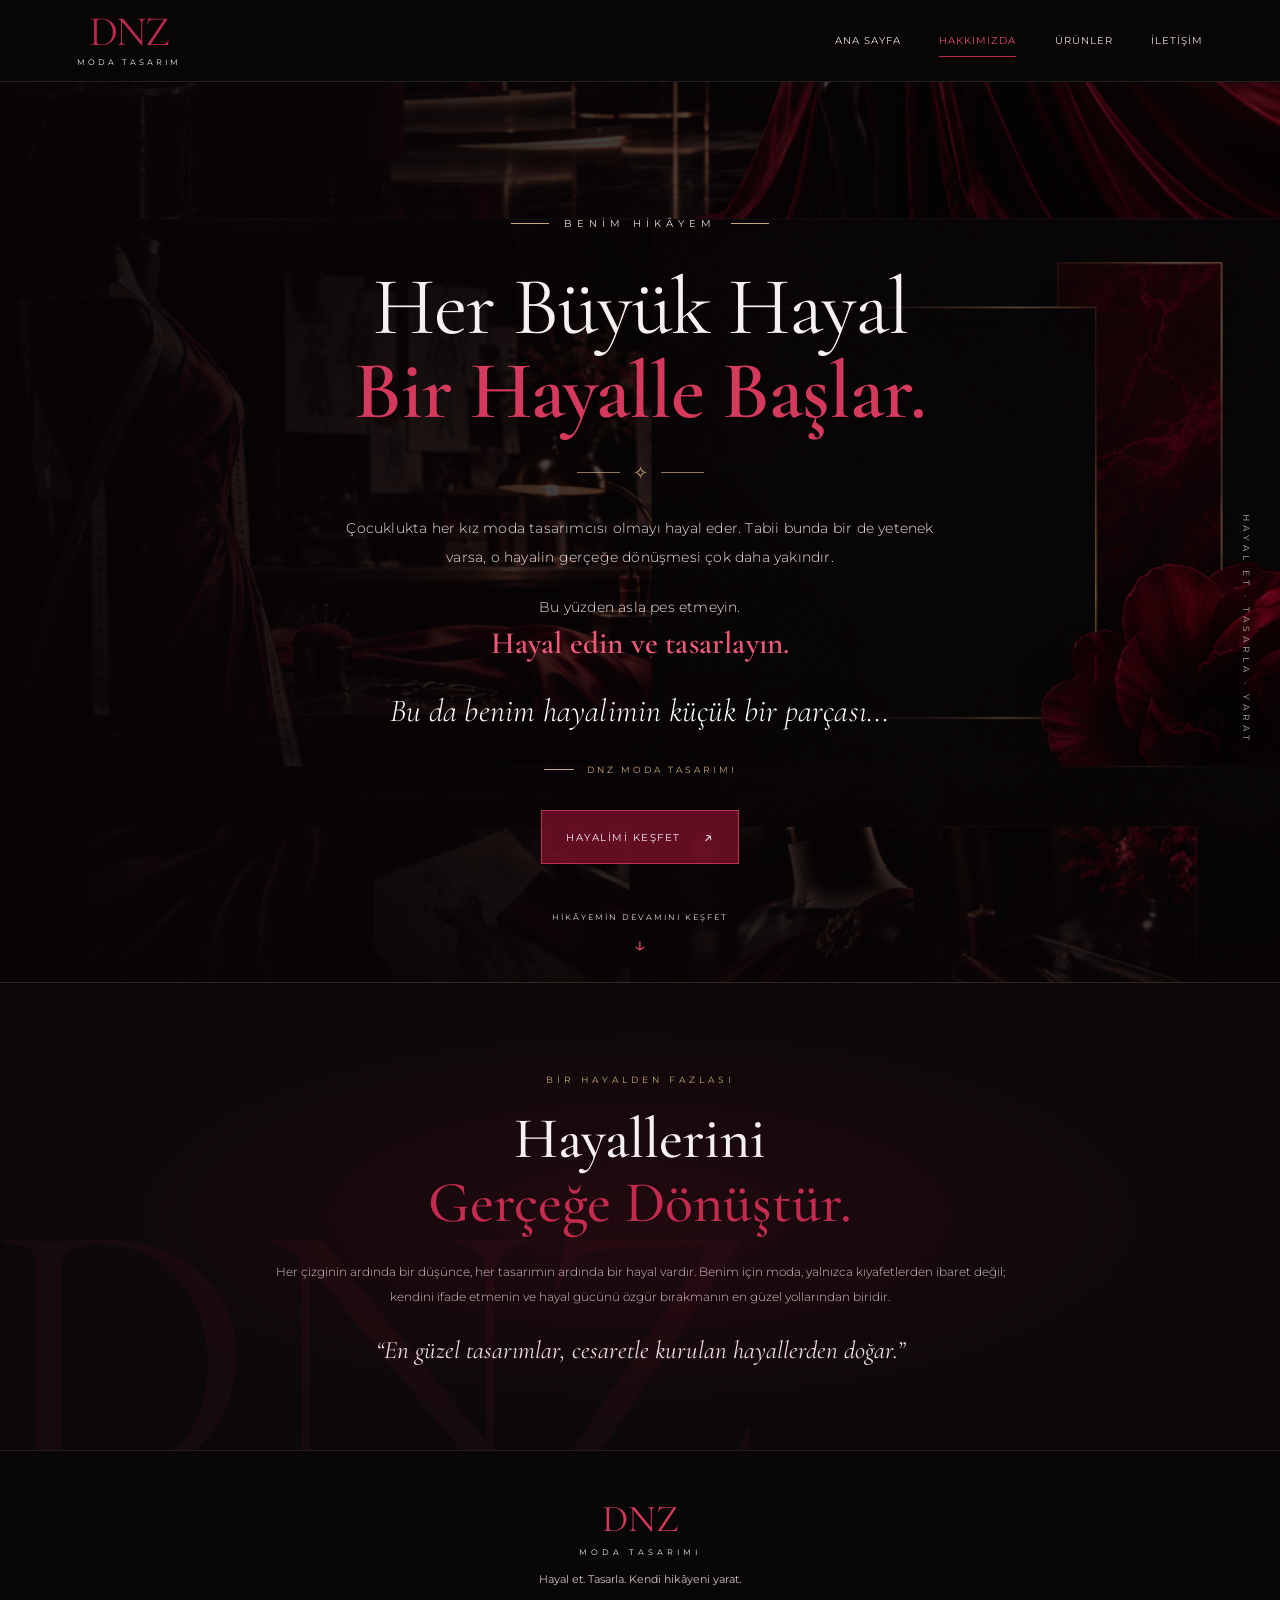
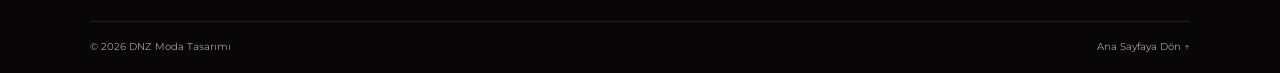
==== commit 482bc239: "Update hakkimizda.html" ====
--- a/hakkimizda.html
+++ b/hakkimizda.html
@@ -8,7 +8,7 @@
     <meta name="theme-color" content="#0b0809">
     <meta name="description" content="DNZ Moda Dünyası'nın hayalden tasarıma uzanan hikâyesi.">
 
-    <title>Hakkımızda | DNZ Moda Dünyası</title>
+    <title>Hakkımızda | DNZ Moda Tasarım</title>
 
     <link rel="stylesheet" href="style.css">
 
@@ -24,7 +24,7 @@
 
     <a href="index.html" class="logo" aria-label="DNZ Moda Dünyası ana sayfa">
         <span class="logo-name">DNZ</span>
-        <span class="logo-subtitle">MODA DÜNYASI</span>
+        <span class="logo-subtitle">MODA TASARIM</span>
     </a>
 
     <input type="checkbox" id="menu-toggle">
@@ -97,7 +97,7 @@
 
                 <div class="signature">
                     <span class="signature-line"></span>
-                    <span>DNZ Moda Dünyası</span>
+                    <span>DNZ Moda Tasarımı</span>
                 </div>
 
                 <a href="index.html#urunler" class="discover-button">
@@ -152,13 +152,13 @@
     <footer class="footer">
 
         <a href="index.html" class="footer-logo">
-            DNZ <span>MODA DÜNYASI</span>
+            DNZ <span>MODA TASARIMI</span>
         </a>
 
         <p>Hayal et. Tasarla. Kendi hikâyeni yarat.</p>
 
         <div class="footer-bottom">
-            <span>© 2026 DNZ Moda Dünyası</span>
+            <span>© 2026 DNZ Moda Tasarımı</span>
             <a href="index.html">Ana Sayfaya Dön ↑</a>
         </div>
 
